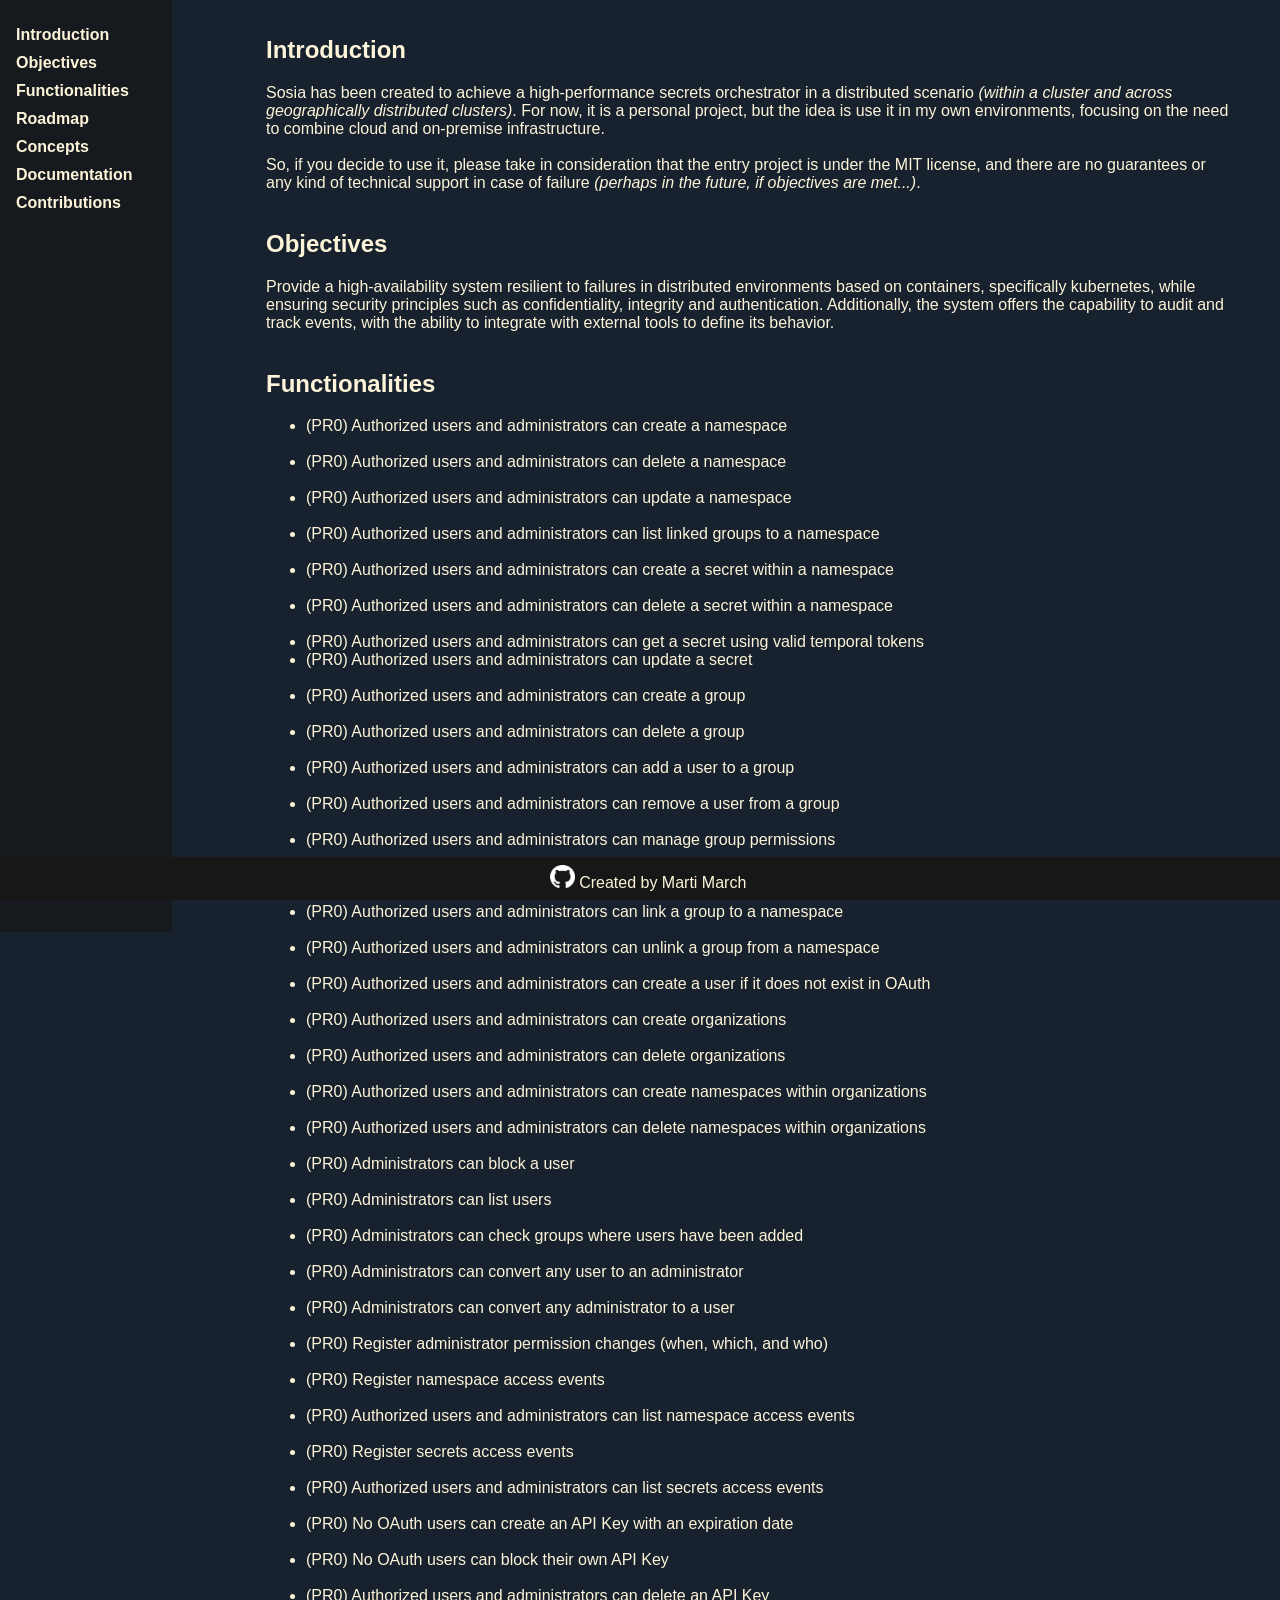
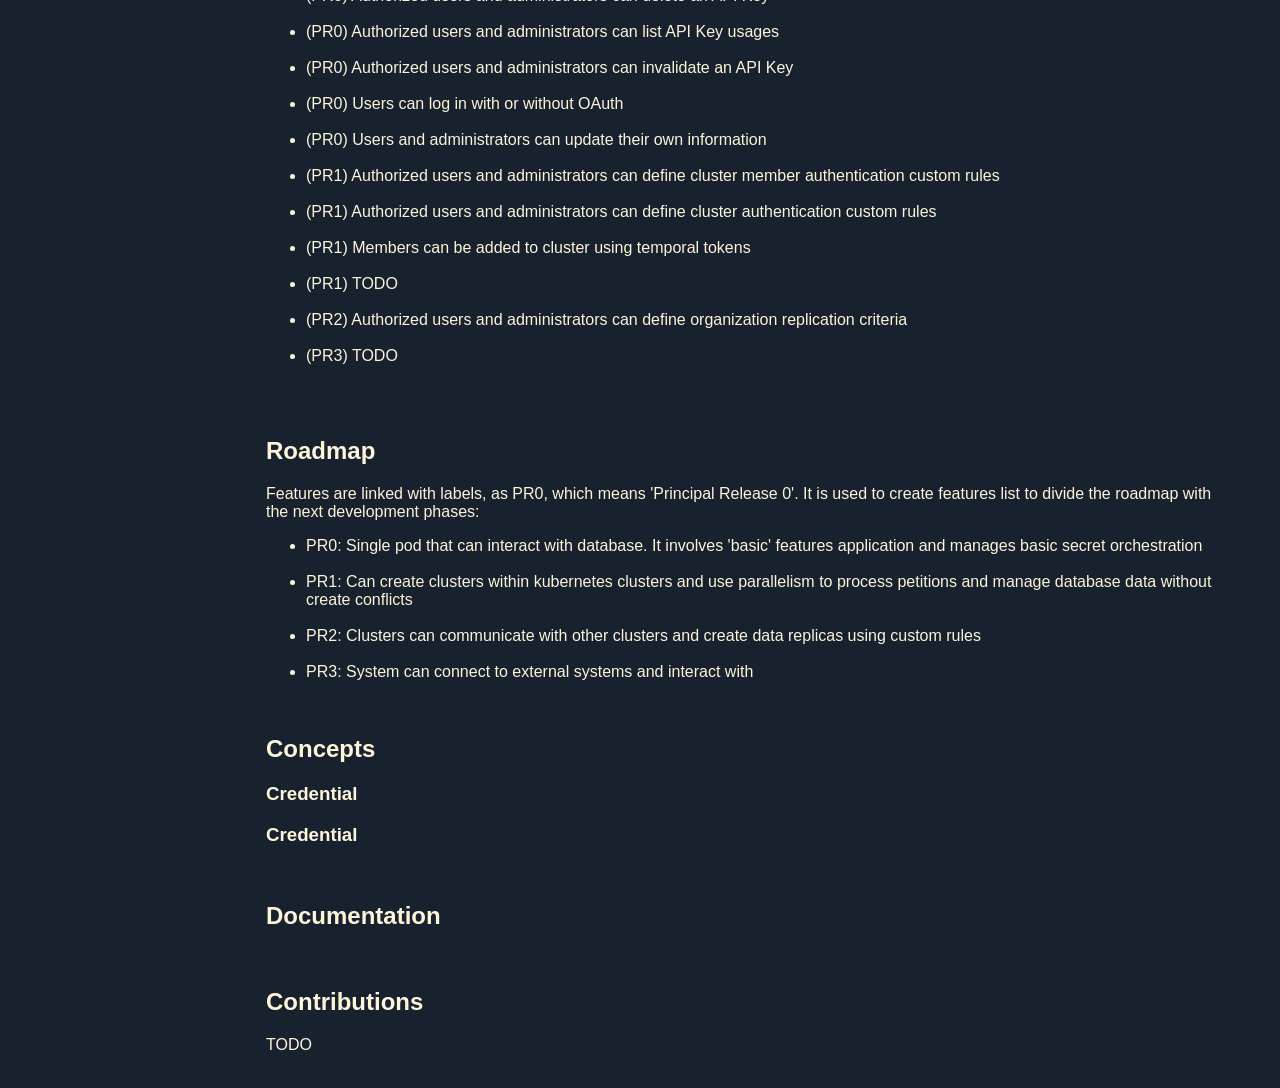
==== docs/index.html @ e4297278 "feat: modificando directorio" ====
<!DOCTYPE html>
<html lang="es">
    <head>
        <meta charset="UTF-8">
        <title>Sosia</title>
        <link rel="stylesheet" href="styles.css">
        <link rel="shortcut icon" href="images/sosia-logo.ico" type="image/x-icon">
    </head>
    <body>
        <div class="container">
            <aside class="sidebar">
                <nav>
                    <ul>
                        <li><a href="#introduction">Introduction</a></li>
                        <li><a href="#objectives">Objectives</a></li>
                        <li><a href="#functionalities">Functionalities</a></li>
                        <li><a href="#roadmap">Roadmap</a></li>
                        <li><a href="#concepts">Concepts</a></li>
                        <li><a href="#documentation">Documentation</a></li>
                        <li><a href="#contributions">Contributions</a></li>
                    </ul>
                </nav>
            </aside>
        </div>

        <main>
            <section id="introduction">
                <h1>Introduction</h1>
                <p>
                   Sosia has been created to achieve a high-performance secrets orchestrator in a distributed scenario <i>(within a cluster and across geographically distributed clusters)</i>.
                   For now, it is a personal project, but the idea is use it in my own environments, focusing on the need to combine cloud and on-premise infrastructure.
                </p><br>
                <p>So, if you decide to use it, please take in consideration that the entry project is under the MIT license, and there are no guarantees or any kind of technical support in case of failure <i>(perhaps in the future, if objectives are met...)</i>.</p>
            </section><br>
            <section id="objectives">
                <h1>Objectives</h1>
                <p>
                    Provide a high-availability system resilient to failures in distributed environments based on containers, specifically kubernetes, while ensuring security principles such as confidentiality, integrity and authentication.
                    Additionally, the system offers the capability to audit and track events, with the ability to integrate with external tools to define its behavior.
                </p>
            </section><br>
            <section id="functionalities">
                <h1>Functionalities</h1>
                <ul>
                    <li>(PR0) Authorized users and administrators can create a namespace</li><br>
                    <li>(PR0) Authorized users and administrators can delete a namespace</li><br>
                    <li>(PR0) Authorized users and administrators can update a namespace</li><br>
                    <li>(PR0) Authorized users and administrators can list linked groups to a namespace</li><br>
                    <li>(PR0) Authorized users and administrators can create a secret within a namespace</li><br>
                    <li>(PR0) Authorized users and administrators can delete a secret within a namespace</li><br>
                    <li>(PR0) Authorized users and administrators can get a secret using valid temporal tokens</li>
                    <li>(PR0) Authorized users and administrators can update a secret</li><br>
                    <li>(PR0) Authorized users and administrators can create a group</li><br>
                    <li>(PR0) Authorized users and administrators can delete a group</li><br>
                    <li>(PR0) Authorized users and administrators can add a user to a group</li><br>
                    <li>(PR0) Authorized users and administrators can remove a user from a group</li><br>
                    <li>(PR0) Authorized users and administrators can manage group permissions</li><br>
                    <li>(PR0) Authorized users and administrators can list group permissions and users</li><br>
                    <li>(PR0) Authorized users and administrators can link a group to a namespace</li><br>
                    <li>(PR0) Authorized users and administrators can unlink a group from a namespace</li><br>
                    <li>(PR0) Authorized users and administrators can create a user if it does not exist in OAuth</li><br>
                    <li>(PR0) Authorized users and administrators can create organizations</li><br>
                    <li>(PR0) Authorized users and administrators can delete organizations</li><br>
                    <li>(PR0) Authorized users and administrators can create namespaces within organizations</li><br>
                    <li>(PR0) Authorized users and administrators can delete namespaces within organizations</li><br>
                    <li>(PR0) Administrators can block a user</li><br>
                    <li>(PR0) Administrators can list users</li><br>
                    <li>(PR0) Administrators can check groups where users have been added</li><br>
                    <li>(PR0) Administrators can convert any user to an administrator</li><br>
                    <li>(PR0) Administrators can convert any administrator to a user</li><br>
                    <li>(PR0) Register administrator permission changes (when, which, and who)</li><br>
                    <li>(PR0) Register namespace access events</li><br>
                    <li>(PR0) Authorized users and administrators can list namespace access events</li><br>
                    <li>(PR0) Register secrets access events</li><br>
                    <li>(PR0) Authorized users and administrators can list secrets access events</li><br>
                    <li>(PR0) No OAuth users can create an API Key with an expiration date</li><br>
                    <li>(PR0) No OAuth users can block their own API Key</li><br>
                    <li>(PR0) Authorized users and administrators can delete an API Key</li><br>
                    <li>(PR0) Authorized users and administrators can list API Key usages</li><br>
                    <li>(PR0) Authorized users and administrators can invalidate an API Key</li><br>
                    <li>(PR0) Users can log in with or without OAuth</li><br>
                    <li>(PR0) Users and administrators can update their own information</li><br>
                    <li>(PR1) Authorized users and administrators can define cluster member authentication custom rules</li><br>
                    <li>(PR1) Authorized users and administrators can define cluster authentication custom rules</li><br>
                    <li>(PR1) Members can be added to cluster using temporal tokens</li><br>
                    <li>(PR1) TODO</li><br>
                    <li>(PR2) Authorized users and administrators can define organization replication criteria</li><br>
                    <li>(PR3) TODO</li><br>
                </ul>
            </section><br>
            <section id="roadmap">
                <h1>Roadmap</h1>
                <p>Features are linked with labels, as PR0, which means 'Principal Release 0'. It is used to create features list to divide the roadmap with the next development phases:</p>
                <ul>
                    <li>PR0: Single pod that can interact with database. It involves 'basic' features application and manages basic secret orchestration</li><br>
                    <li>PR1: Can create clusters within kubernetes clusters and use parallelism to process petitions and manage database data without create conflicts</li><br>
                    <li>PR2: Clusters can communicate with other clusters and create data replicas using custom rules</li><br>
                    <li>PR3: System can connect to external systems and interact with </li>
                </ul>
            </section><br>
            <section id="concepts">
                <h1>Concepts</h1>
                <h3>Credential</h3>
                <h3>Credential</h3>
            </section><br>
            <section id="documentation">
                <h1>Documentation</h1>
            </section><br>
            <section id="contributions">
                <h1>Contributions</h1>
                <p>TODO</p>
            </section><br>
        </main>

        <footer>
            <p><a href="https://github.com/MartiMarch/sosia" target="_blank"><img src="images/github-icon.png" width="25" height="23"></a> Created by Marti March</p>
        </footer>

    </body>
</html>
---- docs/styles.css ----
body {
    font-family: 'Helvetica', sans-serif;
    background-color: rgba(0, 13, 26, 0.91);
    margin: 0;
    padding: 0;
    color: #fdf4d9;
}

footer {
    background-color: #171717;
    color: #fdf4d9;
    text-align: center;
    padding: 0.5rem;
    position: fixed;
    bottom: 0;
    width: 100%;
}

p {
    width: 100%;
    margin: 0;
}

.logo {
    width: 30px;
    height: 30px;
}

main {
    margin-left: 250px;
    padding: 1rem;
    width: calc(95% - 250px);
}

.container {
    display: flex;
    width: 100%;
}

.sidebar {
    position: fixed;
    top: 0;
    left: 0;
    width: 140px;
    height: 100vh;
    background-color: rgba(23, 23, 23, 0.63);
    color: #fdf4d9;
    padding: 1rem;
    overflow-y: auto;
}

.sidebar nav ul {
    list-style: none;
    padding: 0;
    margin: 0;
}

.sidebar nav ul li {
    margin: 10px 0;
}

.sidebar nav ul li a {
    text-decoration: none;
    color: #fdf4d9;
    font-weight: bold;
}

.sidebar nav ul li a:hover {
    color: white;
}
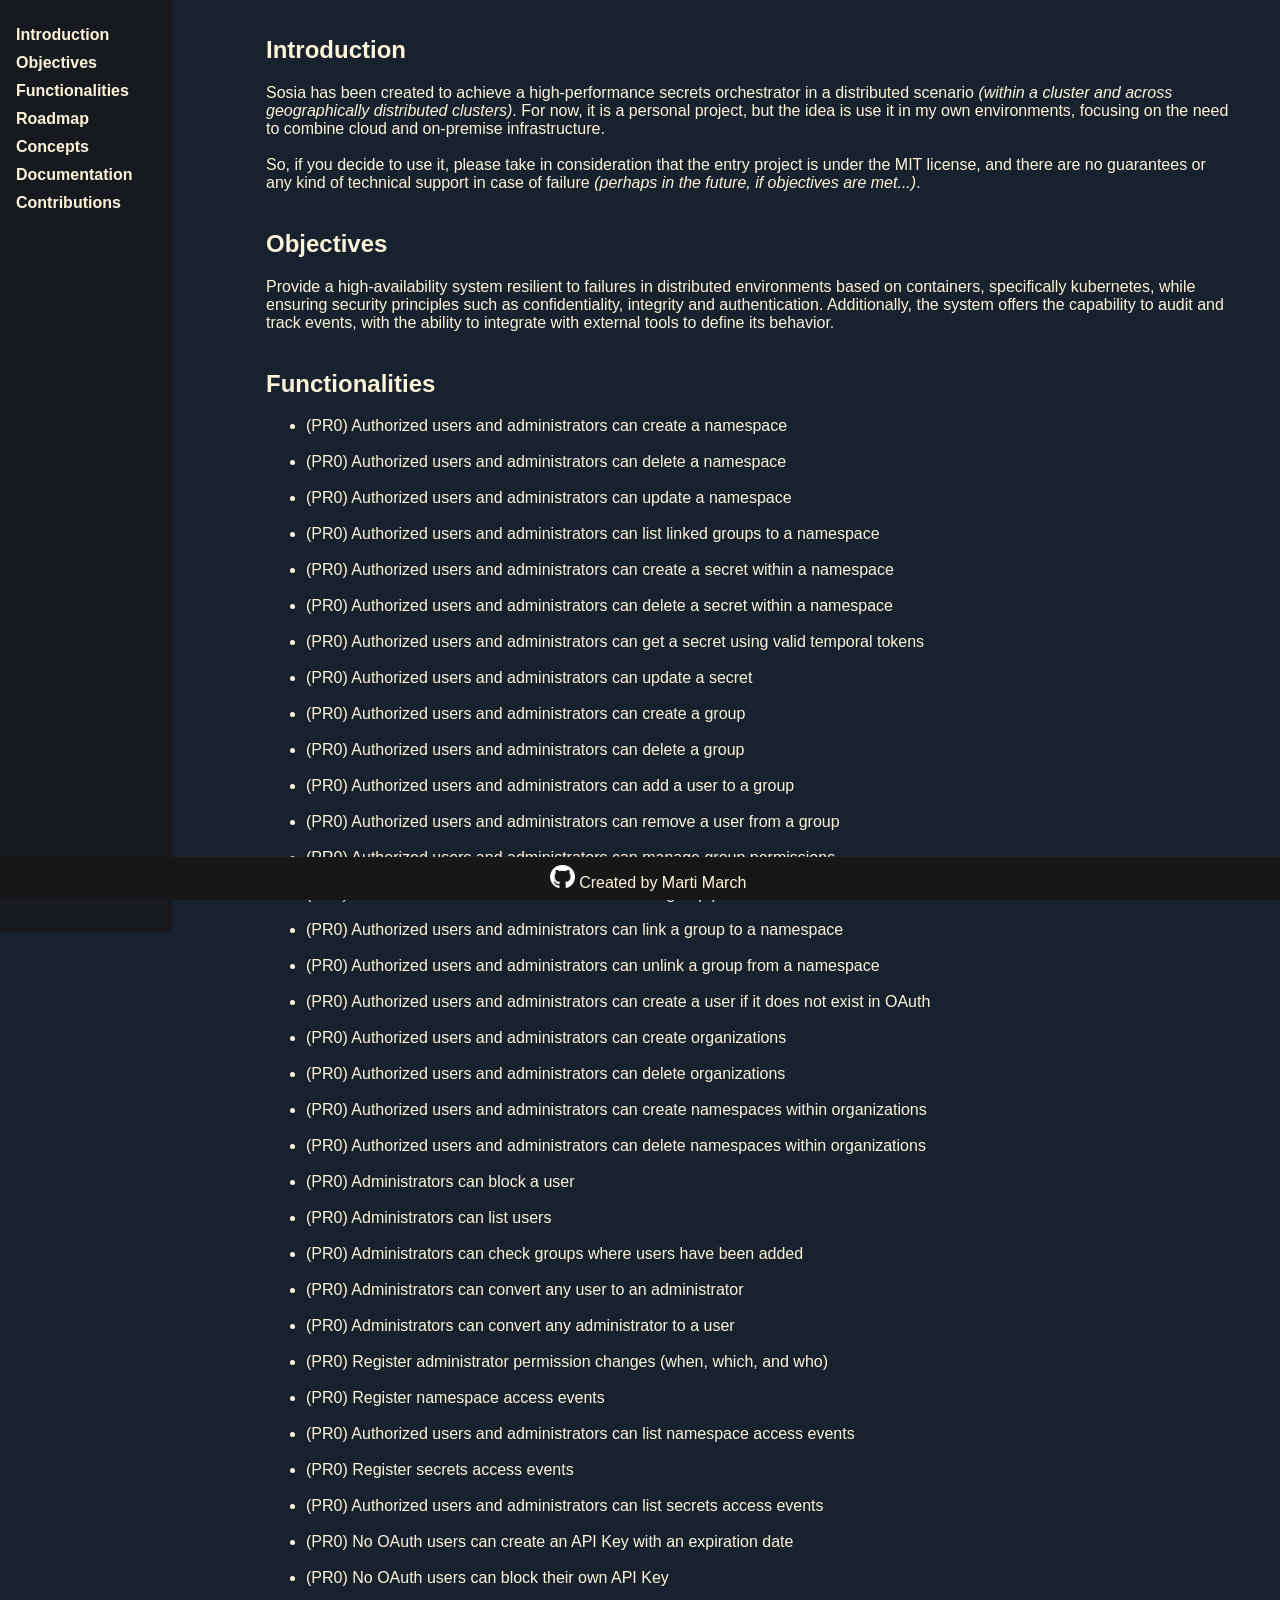
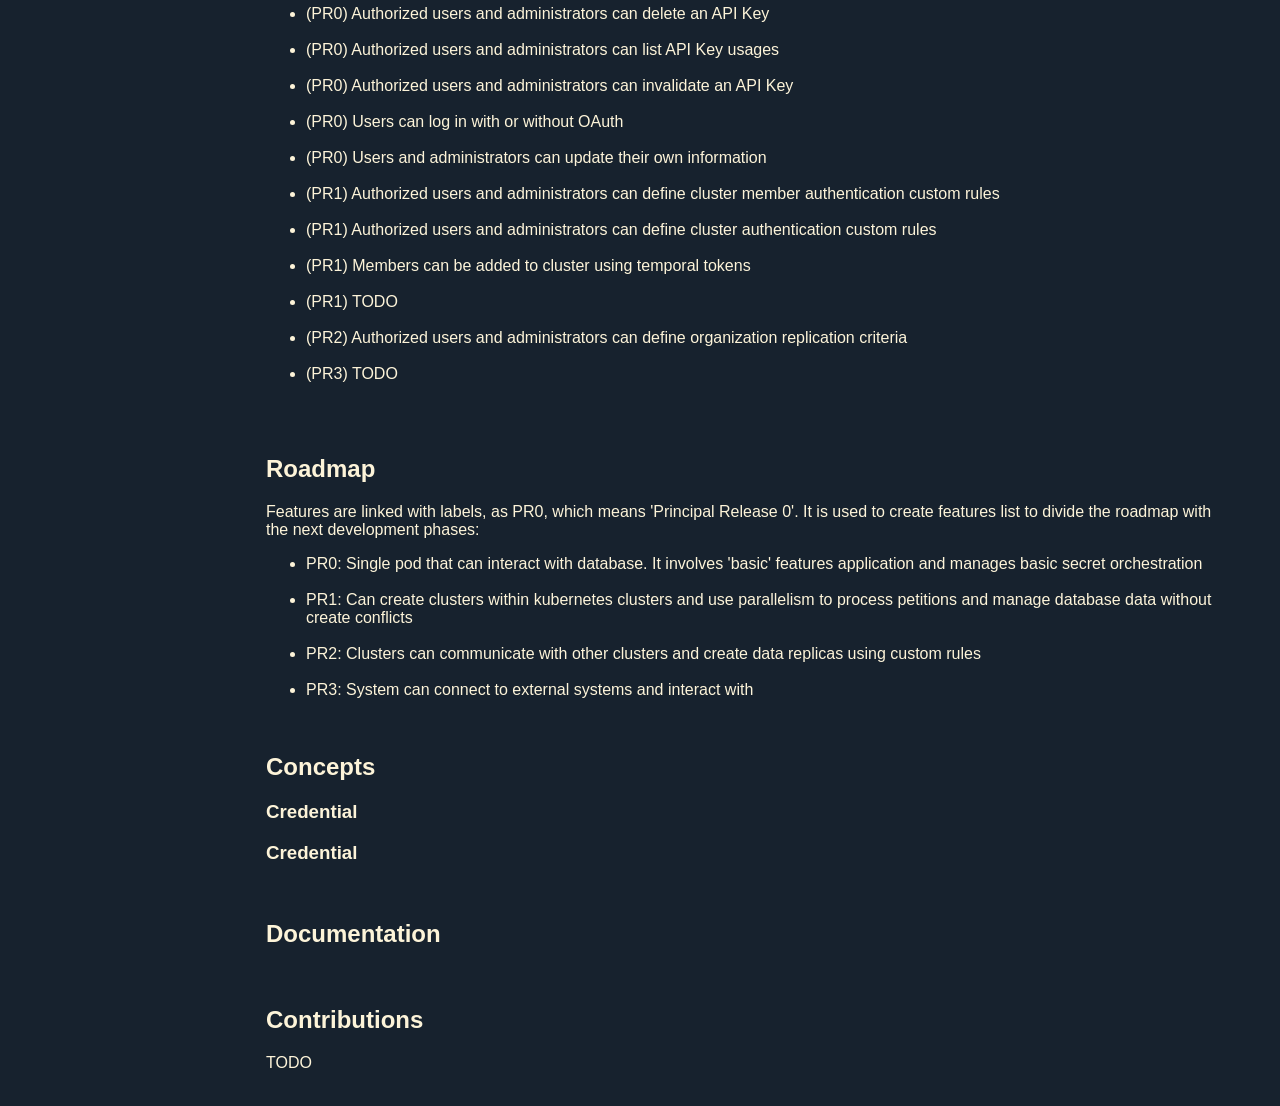
==== commit 886c1ead: "feat: ." ====
--- a/docs/index.html
+++ b/docs/index.html
@@ -48,7 +48,7 @@
                     <li>(PR0) Authorized users and administrators can list linked groups to a namespace</li><br>
                     <li>(PR0) Authorized users and administrators can create a secret within a namespace</li><br>
                     <li>(PR0) Authorized users and administrators can delete a secret within a namespace</li><br>
-                    <li>(PR0) Authorized users and administrators can get a secret using valid temporal tokens</li>
+                    <li>(PR0) Authorized users and administrators can get a secret using valid temporal tokens</li><br>
                     <li>(PR0) Authorized users and administrators can update a secret</li><br>
                     <li>(PR0) Authorized users and administrators can create a group</li><br>
                     <li>(PR0) Authorized users and administrators can delete a group</li><br>
